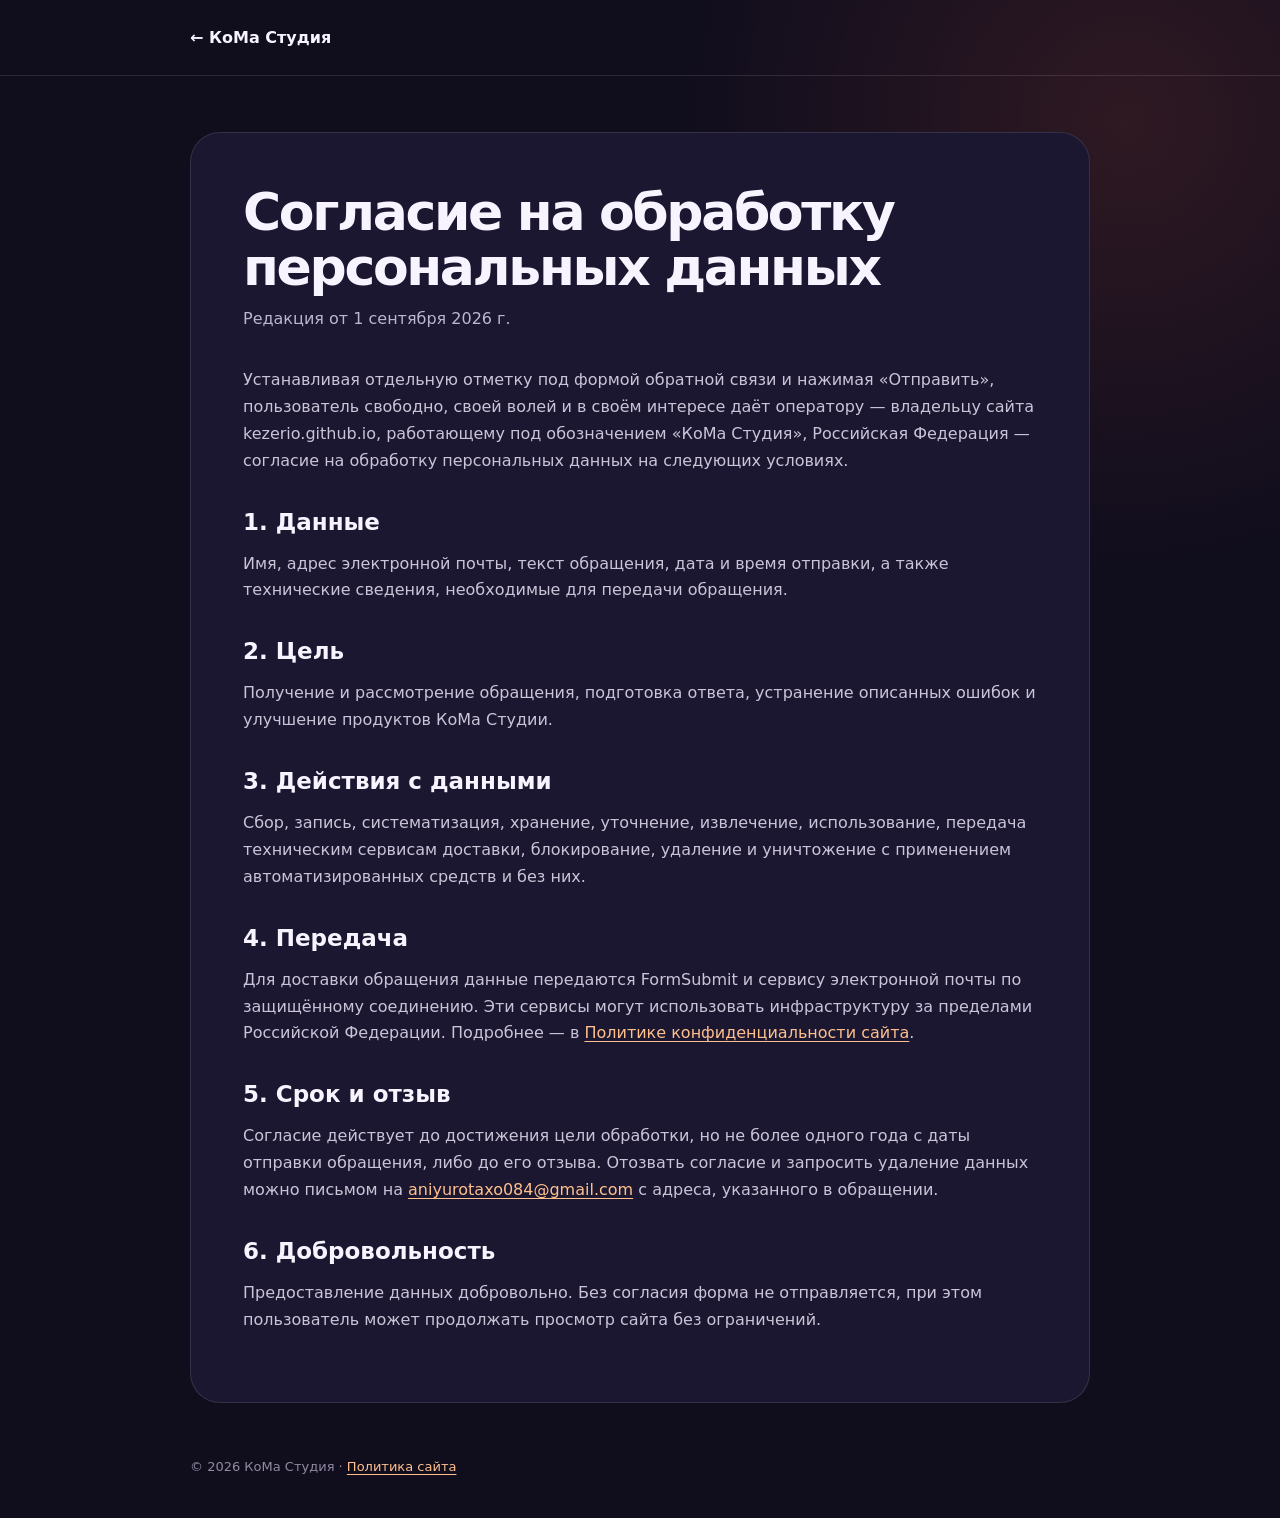
==== personal-data-consent/index.html @ 6bee9e5d "Добавить политику сайта и согласие на данные" ====
<!doctype html>
<html lang="ru">
<head>
  <meta charset="utf-8">
  <meta name="viewport" content="width=device-width, initial-scale=1">
  <meta name="theme-color" content="#17132a">
  <meta name="referrer" content="no-referrer">
  <meta name="robots" content="noindex,follow">
  <title>Согласие на обработку персональных данных — КоМа Студия</title>
  <style>
    :root{color-scheme:dark;--ink:#f8f4ff;--muted:#bcb6cf;--page:#100d1d;--surface:#1b1730;--line:rgba(255,255,255,.11);font-family:Inter,ui-sans-serif,system-ui,-apple-system,BlinkMacSystemFont,"Segoe UI",sans-serif}*{box-sizing:border-box}body{margin:0;min-width:320px;color:var(--ink);background:radial-gradient(circle at 88% 8%,rgba(255,105,72,.13),transparent 28rem),var(--page)}a{color:#ffc08e;text-underline-offset:3px}.shell{width:min(900px,calc(100% - 36px));margin:0 auto}.top{padding:28px 0;border-bottom:1px solid var(--line)}.brand{color:var(--ink);font-weight:850;text-decoration:none}.card{margin:56px 0;padding:clamp(24px,5vw,52px);border:1px solid var(--line);border-radius:30px;background:var(--surface)}h1{margin:0 0 12px;font-size:clamp(32px,6vw,52px);letter-spacing:-.045em;line-height:1.05}.updated{margin:0 0 34px;color:var(--muted)}h2{margin:34px 0 12px;font-size:23px}p,li{color:#cbc4d8;line-height:1.68}li+li{margin-top:8px}footer{padding:0 0 44px;color:#918aa2;font-size:13px}@media(max-width:600px){.card{margin:28px 0;border-radius:22px}}
  </style>
</head>
<body>
  <header class="top"><div class="shell"><a class="brand" href="/">← КоМа Студия</a></div></header>
  <main class="shell">
    <article class="card">
      <h1>Согласие на обработку персональных данных</h1>
      <p class="updated">Редакция от 1 сентября 2026 г.</p>
      <p>Устанавливая отдельную отметку под формой обратной связи и нажимая «Отправить», пользователь свободно, своей волей и в своём интересе даёт оператору — владельцу сайта kezerio.github.io, работающему под обозначением «КоМа Студия», Российская Федерация — согласие на обработку персональных данных на следующих условиях.</p>

      <h2>1. Данные</h2>
      <p>Имя, адрес электронной почты, текст обращения, дата и время отправки, а также технические сведения, необходимые для передачи обращения.</p>

      <h2>2. Цель</h2>
      <p>Получение и рассмотрение обращения, подготовка ответа, устранение описанных ошибок и улучшение продуктов КоМа Студии.</p>

      <h2>3. Действия с данными</h2>
      <p>Сбор, запись, систематизация, хранение, уточнение, извлечение, использование, передача техническим сервисам доставки, блокирование, удаление и уничтожение с применением автоматизированных средств и без них.</p>

      <h2>4. Передача</h2>
      <p>Для доставки обращения данные передаются FormSubmit и сервису электронной почты по защищённому соединению. Эти сервисы могут использовать инфраструктуру за пределами Российской Федерации. Подробнее — в <a href="/site-privacy/">Политике конфиденциальности сайта</a>.</p>

      <h2>5. Срок и отзыв</h2>
      <p>Согласие действует до достижения цели обработки, но не более одного года с даты отправки обращения, либо до его отзыва. Отозвать согласие и запросить удаление данных можно письмом на <a href="mailto:aniyurotaxo084@gmail.com">aniyurotaxo084@gmail.com</a> с адреса, указанного в обращении.</p>

      <h2>6. Добровольность</h2>
      <p>Предоставление данных добровольно. Без согласия форма не отправляется, при этом пользователь может продолжать просмотр сайта без ограничений.</p>
    </article>
  </main>
  <footer><div class="shell">© 2026 КоМа Студия · <a href="/site-privacy/">Политика сайта</a></div></footer>
</body>
</html>
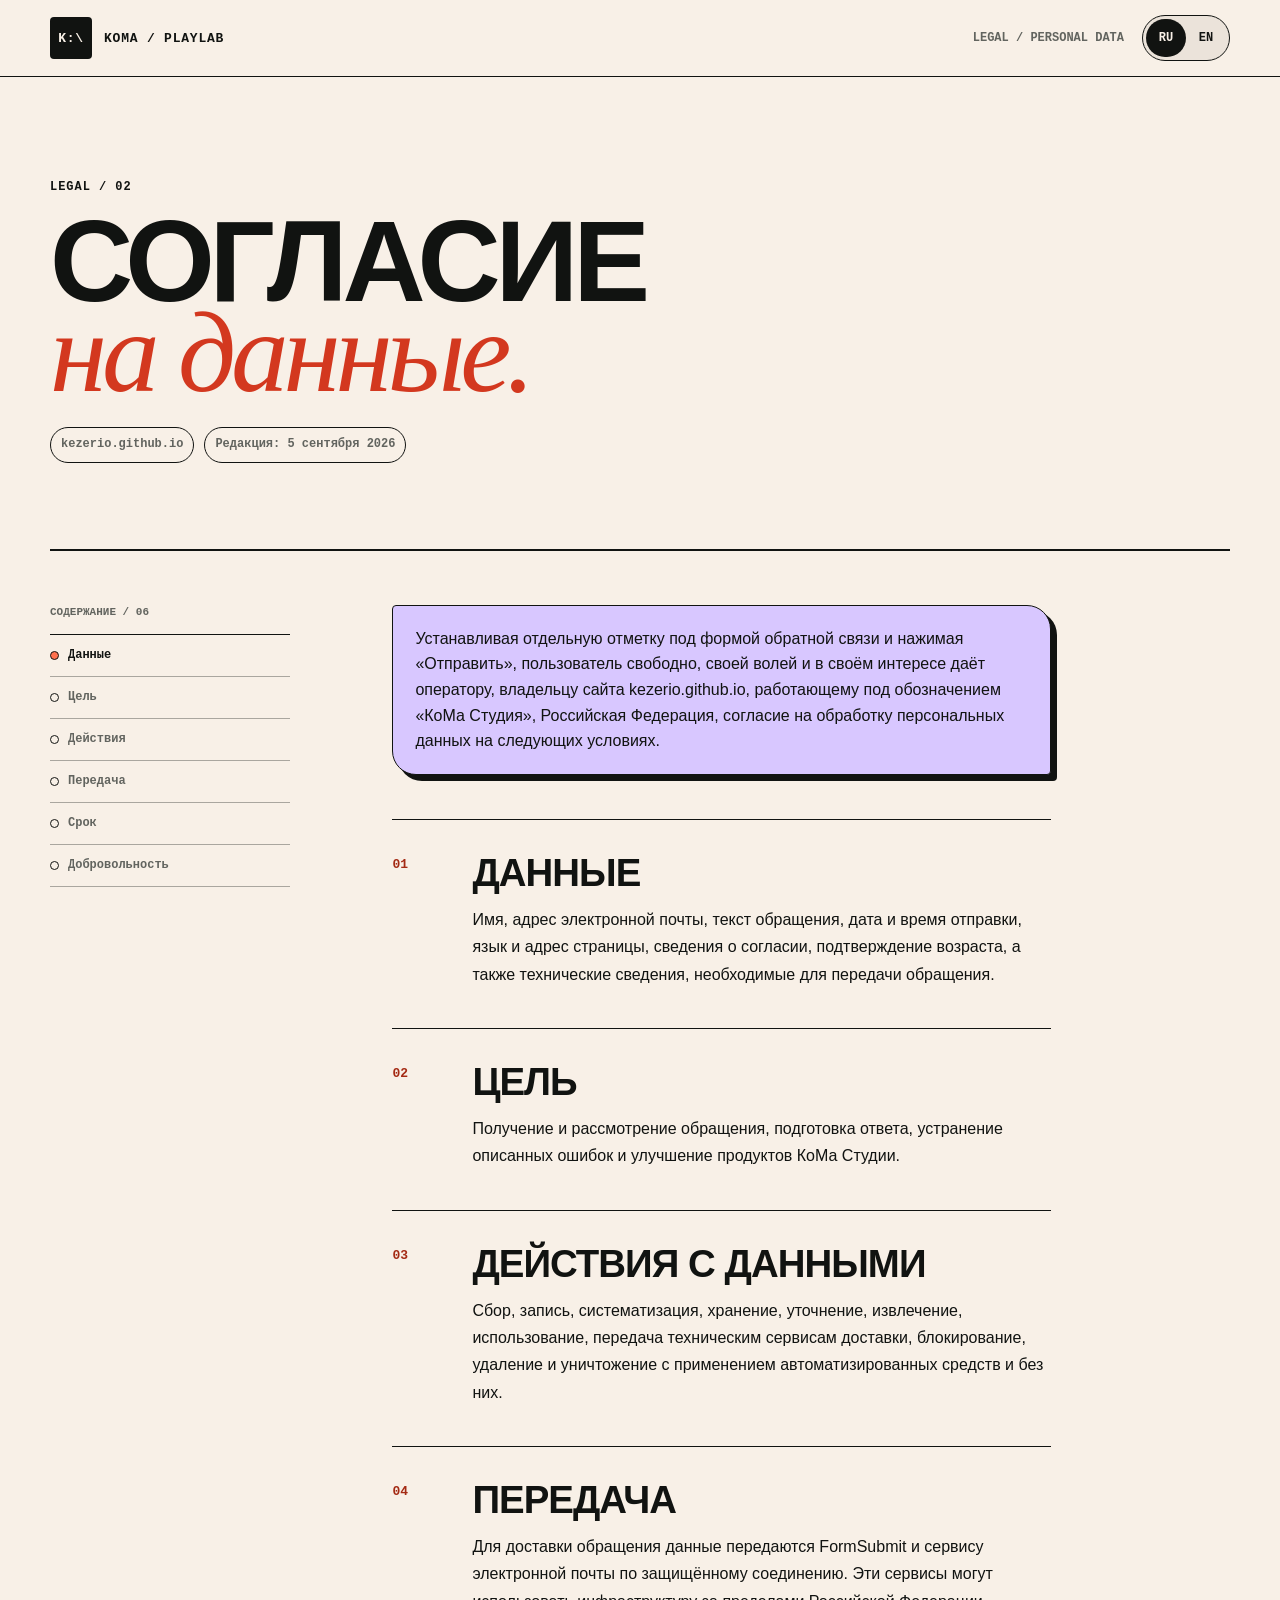
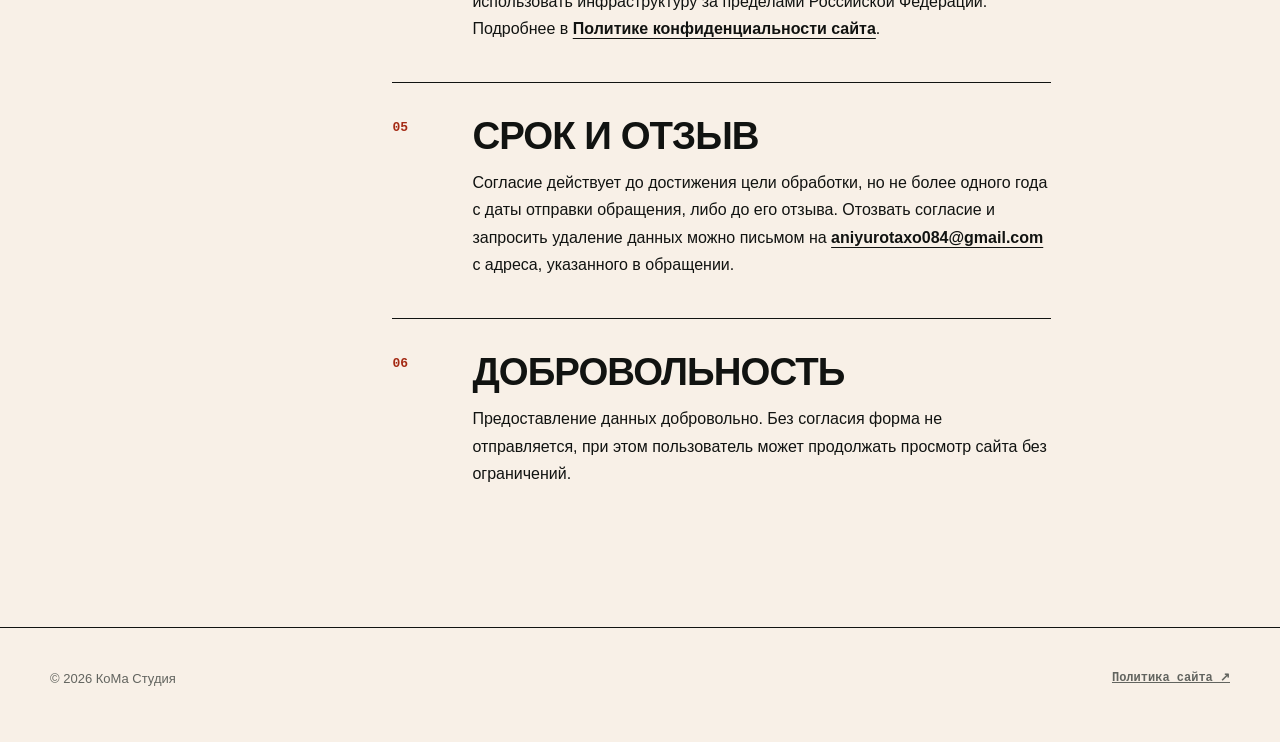
==== commit 7f73c730: "Redesign KoMa game hub with interactive play selector" ====
--- a/personal-data-consent/index.html
+++ b/personal-data-consent/index.html
@@ -3,41 +3,55 @@
 <head>
   <meta charset="utf-8">
   <meta name="viewport" content="width=device-width, initial-scale=1">
-  <meta name="theme-color" content="#17132a">
+  <meta name="theme-color" content="#f8f0e7">
   <meta name="referrer" content="no-referrer">
   <meta name="robots" content="noindex,follow">
-  <title>Согласие на обработку персональных данных — КоМа Студия</title>
-  <style>
-    :root{color-scheme:dark;--ink:#f8f4ff;--muted:#bcb6cf;--page:#100d1d;--surface:#1b1730;--line:rgba(255,255,255,.11);font-family:Inter,ui-sans-serif,system-ui,-apple-system,BlinkMacSystemFont,"Segoe UI",sans-serif}*{box-sizing:border-box}body{margin:0;min-width:320px;color:var(--ink);background:radial-gradient(circle at 88% 8%,rgba(255,105,72,.13),transparent 28rem),var(--page)}a{color:#ffc08e;text-underline-offset:3px}.shell{width:min(900px,calc(100% - 36px));margin:0 auto}.top{padding:28px 0;border-bottom:1px solid var(--line)}.brand{color:var(--ink);font-weight:850;text-decoration:none}.card{margin:56px 0;padding:clamp(24px,5vw,52px);border:1px solid var(--line);border-radius:30px;background:var(--surface)}h1{margin:0 0 12px;font-size:clamp(32px,6vw,52px);letter-spacing:-.045em;line-height:1.05}.updated{margin:0 0 34px;color:var(--muted)}h2{margin:34px 0 12px;font-size:23px}p,li{color:#cbc4d8;line-height:1.68}li+li{margin-top:8px}footer{padding:0 0 44px;color:#918aa2;font-size:13px}@media(max-width:600px){.card{margin:28px 0;border-radius:22px}}
-  </style>
+  <title>Согласие на обработку персональных данных | КоМа Студия</title>
+  <link rel="stylesheet" href="../assets/legal.css?v=20260905-play-pulse">
+  <script src="../assets/legal.js?v=20260905-play-pulse" defer></script>
 </head>
 <body>
-  <header class="top"><div class="shell"><a class="brand" href="/">← КоМа Студия</a></div></header>
-  <main class="shell">
-    <article class="card">
-      <h1>Согласие на обработку персональных данных</h1>
-      <p class="updated">Редакция от 1 сентября 2026 г.</p>
-      <p>Устанавливая отдельную отметку под формой обратной связи и нажимая «Отправить», пользователь свободно, своей волей и в своём интересе даёт оператору — владельцу сайта kezerio.github.io, работающему под обозначением «КоМа Студия», Российская Федерация — согласие на обработку персональных данных на следующих условиях.</p>
+  <div class="reading-progress" data-reading-progress aria-hidden="true"></div>
+  <a class="skip-link" href="#legal-content">К содержанию</a>
+  <header class="legal-header">
+    <div class="shell legal-nav">
+      <a class="legal-brand" href="../"><span aria-hidden="true">K:\</span>KOMA / PLAYLAB</a>
+      <div class="legal-actions"><span class="legal-type">LEGAL / PERSONAL DATA</span><nav class="legal-language" aria-label="Выбор языка"><a class="is-active" href="./" aria-current="page">RU</a><a href="en.html">EN</a></nav></div>
+    </div>
+  </header>
 
-      <h2>1. Данные</h2>
-      <p>Имя, адрес электронной почты, текст обращения, дата и время отправки, а также технические сведения, необходимые для передачи обращения.</p>
+  <main id="legal-content">
+    <section class="shell legal-hero">
+      <p class="legal-code">LEGAL / 02</p>
+      <h1>Согласие<br><i>на данные.</i></h1>
+      <p class="legal-date"><span>kezerio.github.io</span><span>Редакция: 5 сентября 2026</span></p>
+    </section>
 
-      <h2>2. Цель</h2>
-      <p>Получение и рассмотрение обращения, подготовка ответа, устранение описанных ошибок и улучшение продуктов КоМа Студии.</p>
+    <div class="shell legal-layout">
+      <aside class="legal-index" aria-label="Содержание">
+        <p>Содержание / 06</p>
+        <nav data-legal-index><a href="#section-1">Данные</a><a href="#section-2">Цель</a><a href="#section-3">Действия</a><a href="#section-4">Передача</a><a href="#section-5">Срок</a><a href="#section-6">Добровольность</a></nav>
+      </aside>
 
-      <h2>3. Действия с данными</h2>
-      <p>Сбор, запись, систематизация, хранение, уточнение, извлечение, использование, передача техническим сервисам доставки, блокирование, удаление и уничтожение с применением автоматизированных средств и без них.</p>
+      <article class="legal-content">
+        <p class="legal-notice">Устанавливая отдельную отметку под формой обратной связи и нажимая «Отправить», пользователь свободно, своей волей и в своём интересе даёт оператору, владельцу сайта kezerio.github.io, работающему под обозначением «КоМа Студия», Российская Федерация, согласие на обработку персональных данных на следующих условиях.</p>
 
-      <h2>4. Передача</h2>
-      <p>Для доставки обращения данные передаются FormSubmit и сервису электронной почты по защищённому соединению. Эти сервисы могут использовать инфраструктуру за пределами Российской Федерации. Подробнее — в <a href="/site-privacy/">Политике конфиденциальности сайта</a>.</p>
+        <section class="legal-section" id="section-1"><span class="legal-number">01</span><div><h2>Данные</h2><p>Имя, адрес электронной почты, текст обращения, дата и время отправки, язык и адрес страницы, сведения о согласии, подтверждение возраста, а также технические сведения, необходимые для передачи обращения.</p></div></section>
 
-      <h2>5. Срок и отзыв</h2>
-      <p>Согласие действует до достижения цели обработки, но не более одного года с даты отправки обращения, либо до его отзыва. Отозвать согласие и запросить удаление данных можно письмом на <a href="mailto:aniyurotaxo084@gmail.com">aniyurotaxo084@gmail.com</a> с адреса, указанного в обращении.</p>
+        <section class="legal-section" id="section-2"><span class="legal-number">02</span><div><h2>Цель</h2><p>Получение и рассмотрение обращения, подготовка ответа, устранение описанных ошибок и улучшение продуктов КоМа Студии.</p></div></section>
 
-      <h2>6. Добровольность</h2>
-      <p>Предоставление данных добровольно. Без согласия форма не отправляется, при этом пользователь может продолжать просмотр сайта без ограничений.</p>
-    </article>
+        <section class="legal-section" id="section-3"><span class="legal-number">03</span><div><h2>Действия с данными</h2><p>Сбор, запись, систематизация, хранение, уточнение, извлечение, использование, передача техническим сервисам доставки, блокирование, удаление и уничтожение с применением автоматизированных средств и без них.</p></div></section>
+
+        <section class="legal-section" id="section-4"><span class="legal-number">04</span><div><h2>Передача</h2><p>Для доставки обращения данные передаются FormSubmit и сервису электронной почты по защищённому соединению. Эти сервисы могут использовать инфраструктуру за пределами Российской Федерации. Подробнее в <a href="../site-privacy/">Политике конфиденциальности сайта</a>.</p></div></section>
+
+        <section class="legal-section" id="section-5"><span class="legal-number">05</span><div><h2>Срок и отзыв</h2><p>Согласие действует до достижения цели обработки, но не более одного года с даты отправки обращения, либо до его отзыва. Отозвать согласие и запросить удаление данных можно письмом на <a href="mailto:aniyurotaxo084@gmail.com">aniyurotaxo084@gmail.com</a> с адреса, указанного в обращении.</p></div></section>
+
+        <section class="legal-section" id="section-6"><span class="legal-number">06</span><div><h2>Добровольность</h2><p>Предоставление данных добровольно. Без согласия форма не отправляется, при этом пользователь может продолжать просмотр сайта без ограничений.</p></div></section>
+      </article>
+    </div>
   </main>
-  <footer><div class="shell">© 2026 КоМа Студия · <a href="/site-privacy/">Политика сайта</a></div></footer>
+
+  <footer class="legal-footer"><div class="shell"><span>© 2026 КоМа Студия</span><a href="../site-privacy/">Политика сайта ↗</a></div></footer>
+  <button class="back-to-top" type="button" data-back-to-top aria-label="Наверх"><span aria-hidden="true">↑</span></button>
 </body>
 </html>
--- a/assets/legal.css
+++ b/assets/legal.css
@@ -0,0 +1,110 @@
+:root {
+  color-scheme: light;
+  --paper: #f8f0e7;
+  --paper-soft: #fffaf5;
+  --ink: #111311;
+  --ink-soft: #62645f;
+  --lime: #ccff52;
+  --coral: #ff704d;
+  --lilac: #d8c7ff;
+  --line: #111311;
+  --display: "Arial Narrow", Impact, Haettenschweiler, sans-serif;
+  --sans: Inter, "Segoe UI", Arial, sans-serif;
+  --mono: "Cascadia Code", "SFMono-Regular", Consolas, monospace;
+}
+
+* { box-sizing: border-box; }
+html { scroll-behavior: smooth; }
+body { margin: 0; min-width: 320px; overflow-x: hidden; color: var(--ink); background: var(--paper); font-family: var(--sans); }
+a { color: inherit; }
+p, li, h1, h2 { overflow-wrap: anywhere; }
+section[id] { scroll-margin-top: 100px; }
+:focus-visible { outline: 3px solid var(--ink); outline-offset: 4px; box-shadow: 0 0 0 6px var(--coral); }
+.shell { width: min(1180px, calc(100% - 44px)); margin-inline: auto; }
+.skip-link { position: fixed; z-index: 1000; top: 9px; left: 9px; padding: 11px 14px; color: var(--paper); background: var(--ink); transform: translateY(-160%); }
+.skip-link:focus { transform: translateY(0); }
+.reading-progress { position: fixed; z-index: 130; inset: 0 0 auto; height: 4px; background: var(--coral); transform: scaleX(0); transform-origin: left; }
+
+.legal-header { position: sticky; z-index: 120; top: 0; background: rgba(248, 240, 231, .93); background: color-mix(in srgb, var(--paper) 93%, transparent); border-bottom: 1px solid var(--line); backdrop-filter: blur(14px); }
+.legal-nav { display: flex; min-height: 76px; align-items: center; justify-content: space-between; gap: 24px; }
+.legal-brand { display: inline-flex; min-height: 44px; align-items: center; gap: 12px; font: 800 13px/1 var(--mono); letter-spacing: .06em; text-decoration: none; }
+.legal-brand span { display: grid; width: 42px; height: 42px; place-items: center; color: var(--paper); background: var(--ink); border-radius: 4px; }
+.legal-brand:hover span { color: var(--ink); background: var(--lime); border-radius: 50%; box-shadow: 4px 4px 0 var(--ink); }
+.legal-type { color: var(--ink-soft); font: 700 12px/1 var(--mono); text-transform: uppercase; }
+.legal-actions { display: flex; align-items: center; gap: 18px; }
+.legal-language { display: inline-flex; padding: 3px; background: #ebe3da; border: 1px solid var(--ink); border-radius: 999px; }
+.legal-language a { display: grid; min-width: 40px; min-height: 38px; padding: 7px 9px; place-items: center; border-radius: 999px; font: 800 12px/1 var(--mono); text-decoration: none; }
+.legal-language a.is-active { color: var(--paper); background: var(--ink); }
+
+.legal-hero { padding-block: clamp(56px, 8vw, 110px) clamp(46px, 7vw, 86px); border-bottom: 2px solid var(--ink); }
+.legal-code { margin: 0 0 20px; font: 700 12px/1.45 var(--mono); letter-spacing: .08em; text-transform: uppercase; }
+.legal-hero h1 { max-width: 980px; margin: 0; font: 800 clamp(54px, 9vw, 126px)/.78 var(--display); letter-spacing: -.045em; text-transform: uppercase; hyphens: auto; }
+.legal-hero h1 i { color: #d3381f; font-family: Georgia, serif; font-weight: 400; text-transform: none; }
+.legal-date { display: flex; margin: 30px 0 0; flex-wrap: wrap; gap: 10px; color: var(--ink-soft); font: 700 12px/1.45 var(--mono); }
+.legal-date span { padding: 8px 10px; border: 1px solid var(--ink); border-radius: 999px; }
+
+.legal-layout { display: grid; padding-block: 54px 100px; grid-template-columns: 240px minmax(0, 1fr); align-items: start; gap: clamp(46px, 8vw, 110px); }
+.legal-index { position: sticky; top: 112px; }
+.legal-index p { margin: 0 0 14px; color: var(--ink-soft); font: 700 11px/1.4 var(--mono); text-transform: uppercase; }
+.legal-index nav { display: grid; border-top: 1px solid var(--ink); }
+.legal-index a { display: flex; min-height: 42px; padding: 10px 0; align-items: center; gap: 9px; color: var(--ink-soft); border-bottom: 1px solid #aaa69f; font: 700 12px/1.3 var(--mono); text-decoration: none; }
+.legal-index a::before { width: 7px; height: 7px; flex: 0 0 auto; background: transparent; border: 1px solid var(--ink); border-radius: 50%; content: ""; }
+.legal-index a:hover, .legal-index a.is-active { color: var(--ink); }
+.legal-index a.is-active::before { background: var(--coral); }
+
+.legal-content { max-width: 74ch; }
+.legal-notice { margin: 0 0 44px; padding: 20px 22px; background: var(--lilac); border: 1px solid var(--ink); border-radius: 4px 24px 4px 24px; box-shadow: 6px 6px 0 var(--ink); font-size: 16px; line-height: 1.6; }
+.legal-section { display: grid; padding: 34px 0 40px; grid-template-columns: 58px minmax(0, 1fr); gap: 22px; border-top: 1px solid var(--ink); }
+.legal-number { padding-top: 4px; color: #a42a14; font: 800 13px/1 var(--mono); }
+.legal-section h2 { margin: 0 0 14px; font: 800 clamp(28px, 3vw, 40px)/1 var(--display); letter-spacing: -.025em; text-transform: uppercase; }
+.legal-section p, .legal-section li { margin-top: 0; font-size: 16px; line-height: 1.7; }
+.legal-section p:last-child, .legal-section ul:last-child { margin-bottom: 0; }
+.legal-section li + li { margin-top: 9px; }
+.legal-section a, .legal-notice a { font-weight: 700; text-decoration-thickness: 1px; text-underline-offset: 4px; }
+
+.legal-footer { padding-block: 28px 42px; color: var(--ink-soft); border-top: 1px solid var(--ink); font-size: 13px; }
+.legal-footer .shell { display: flex; align-items: center; justify-content: space-between; gap: 24px; }
+.legal-footer a { min-height: 44px; display: inline-flex; align-items: center; font: 700 12px/1.4 var(--mono); }
+.back-to-top { position: fixed; z-index: 90; right: 18px; bottom: 18px; display: grid; width: 48px; height: 48px; place-items: center; color: var(--paper); background: var(--ink); border: 1px solid var(--paper); border-radius: 50%; cursor: pointer; opacity: 0; pointer-events: none; visibility: hidden; transform: translateY(10px); transition: opacity .2s ease, transform .2s ease, visibility .2s; }
+.back-to-top.is-visible { opacity: .78; pointer-events: auto; visibility: visible; transform: none; }
+.back-to-top:hover { color: var(--ink); background: var(--lime); opacity: 1; }
+
+@media (max-width: 820px) {
+  .legal-layout { grid-template-columns: 1fr; gap: 32px; }
+  .legal-index { position: static; }
+  .legal-index nav { grid-template-columns: repeat(2, minmax(0, 1fr)); }
+  .legal-index a:nth-child(odd) { padding-right: 12px; }
+  .legal-index a:nth-child(even) { padding-left: 12px; border-left: 1px solid #aaa69f; }
+}
+
+@media (max-width: 520px) {
+  .shell { width: min(100% - 24px, 1180px); }
+  .legal-nav { min-height: 68px; }
+  .legal-type { display: none; }
+  .legal-actions { gap: 8px; }
+  .legal-hero { padding-block: 48px; }
+  .legal-hero h1 { font-size: clamp(42px, 14.5vw, 68px); line-height: .84; }
+  .legal-layout { padding-block: 34px 76px; }
+  .legal-index nav { grid-template-columns: 1fr; }
+  .legal-index a:nth-child(n) { padding-inline: 0; border-left: 0; }
+  .legal-section { grid-template-columns: 1fr; gap: 12px; padding-block: 28px 34px; }
+  .legal-number { padding: 0; }
+  .legal-section h2 { font-size: 29px; }
+  .legal-footer .shell { align-items: flex-start; flex-direction: column; }
+  .back-to-top { right: 11px; bottom: 11px; }
+}
+
+@media print {
+  .legal-header, .legal-index, .reading-progress, .back-to-top { display: none !important; }
+  body { background: #fff; }
+  .legal-layout { display: block; padding: 0; }
+  .legal-hero { padding-block: 24px; }
+  .legal-hero h1 { font-size: 46px; }
+  .legal-content { max-width: none; }
+  .legal-section { break-inside: avoid; }
+}
+
+@media (prefers-reduced-motion: reduce) {
+  html { scroll-behavior: auto; }
+  *, *::before, *::after { transition: none !important; }
+}
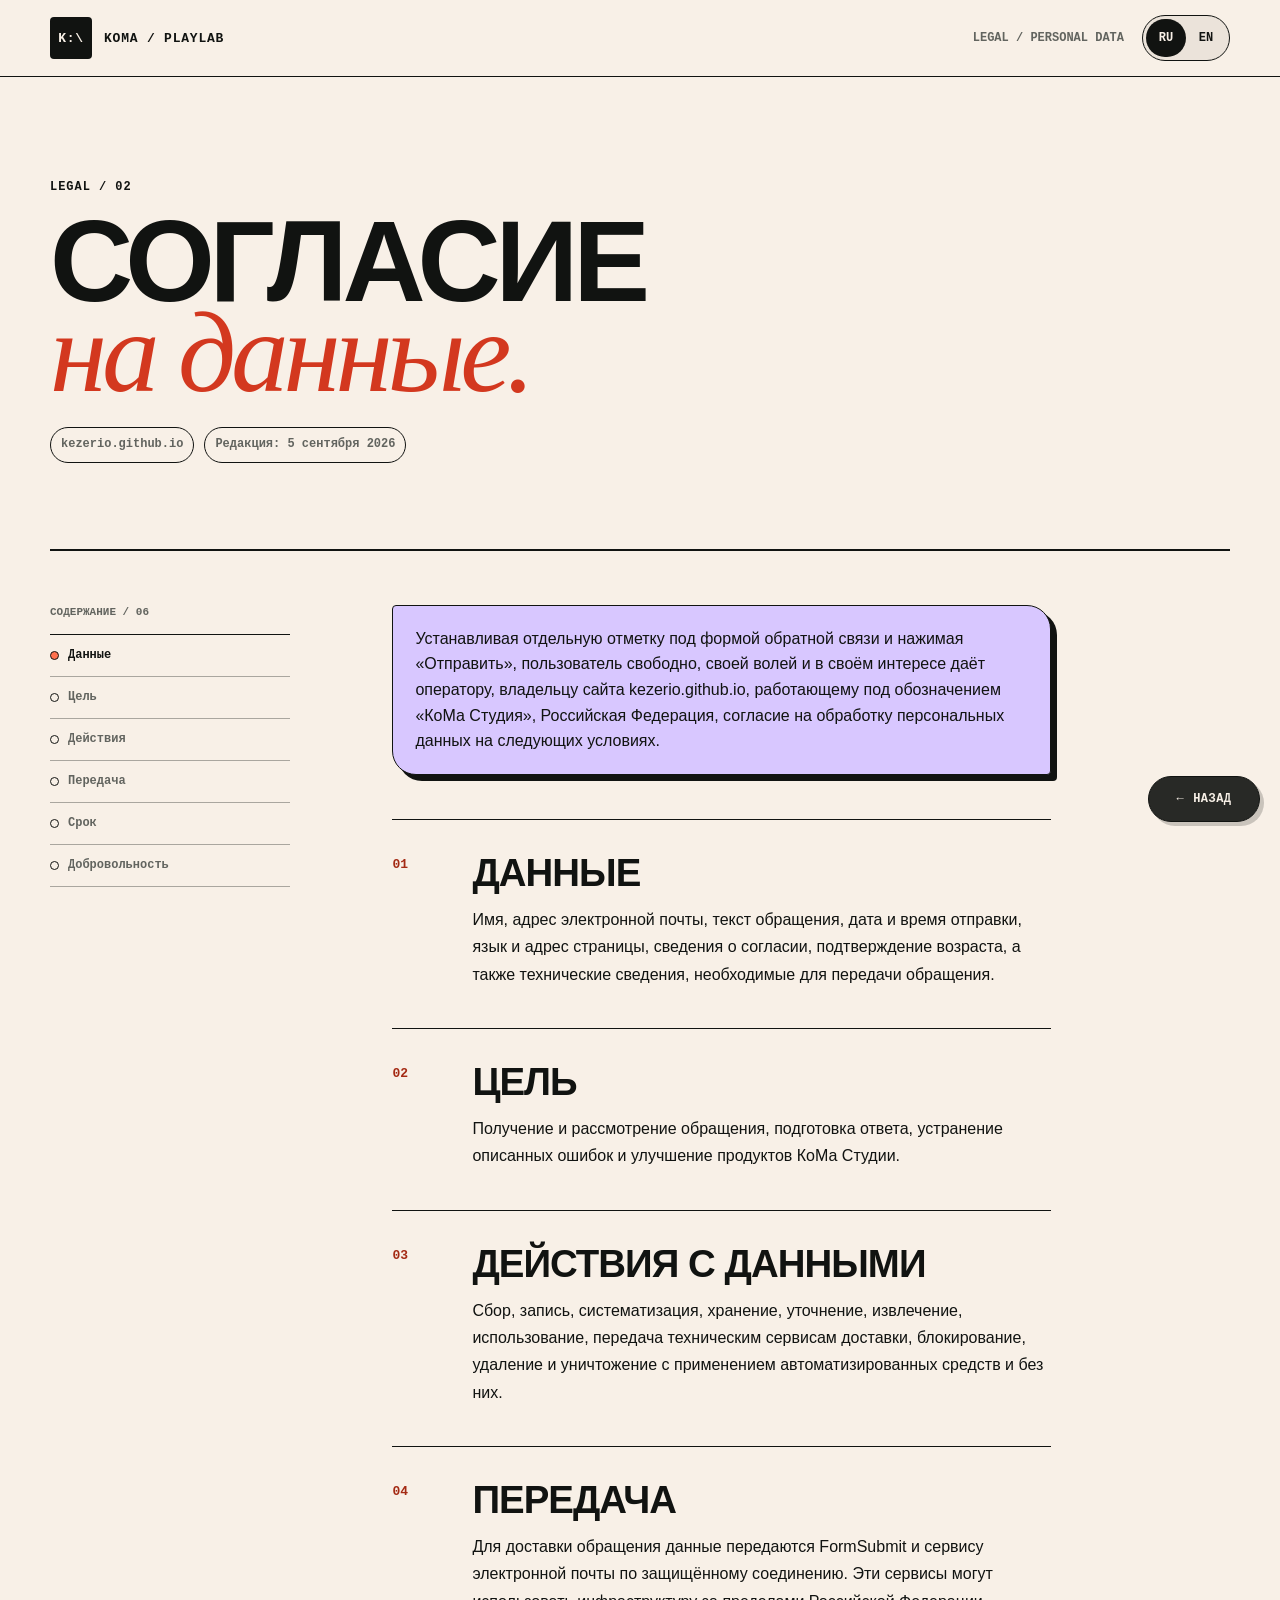
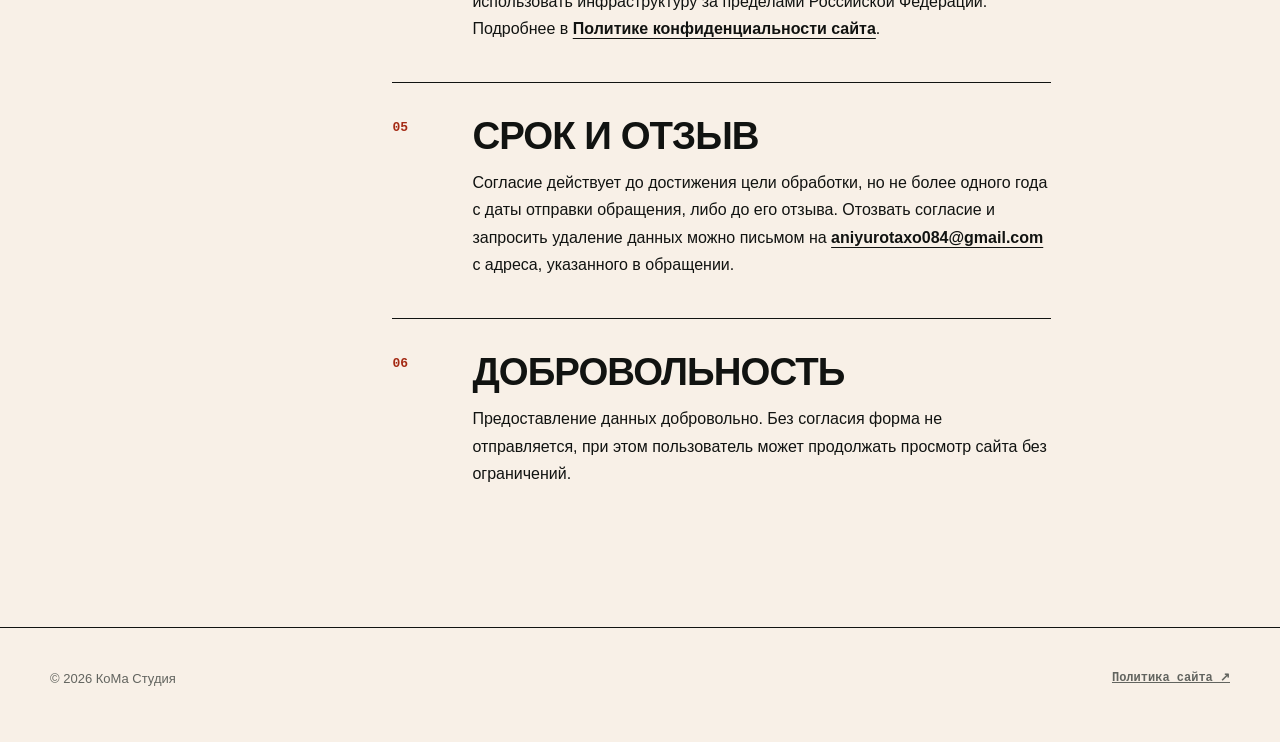
==== commit c38faa80: "Fix mobile heading wrap and add back navigation" ====
--- a/personal-data-consent/index.html
+++ b/personal-data-consent/index.html
@@ -9,6 +9,7 @@
   <title>Согласие на обработку персональных данных | КоМа Студия</title>
   <link rel="stylesheet" href="../assets/legal.css?v=20260905-play-pulse">
   <script src="../assets/legal.js?v=20260905-play-pulse" defer></script>
+  <script src="../assets/back-button.js?v=20260905-history" defer></script>
 </head>
 <body>
   <div class="reading-progress" data-reading-progress aria-hidden="true"></div>
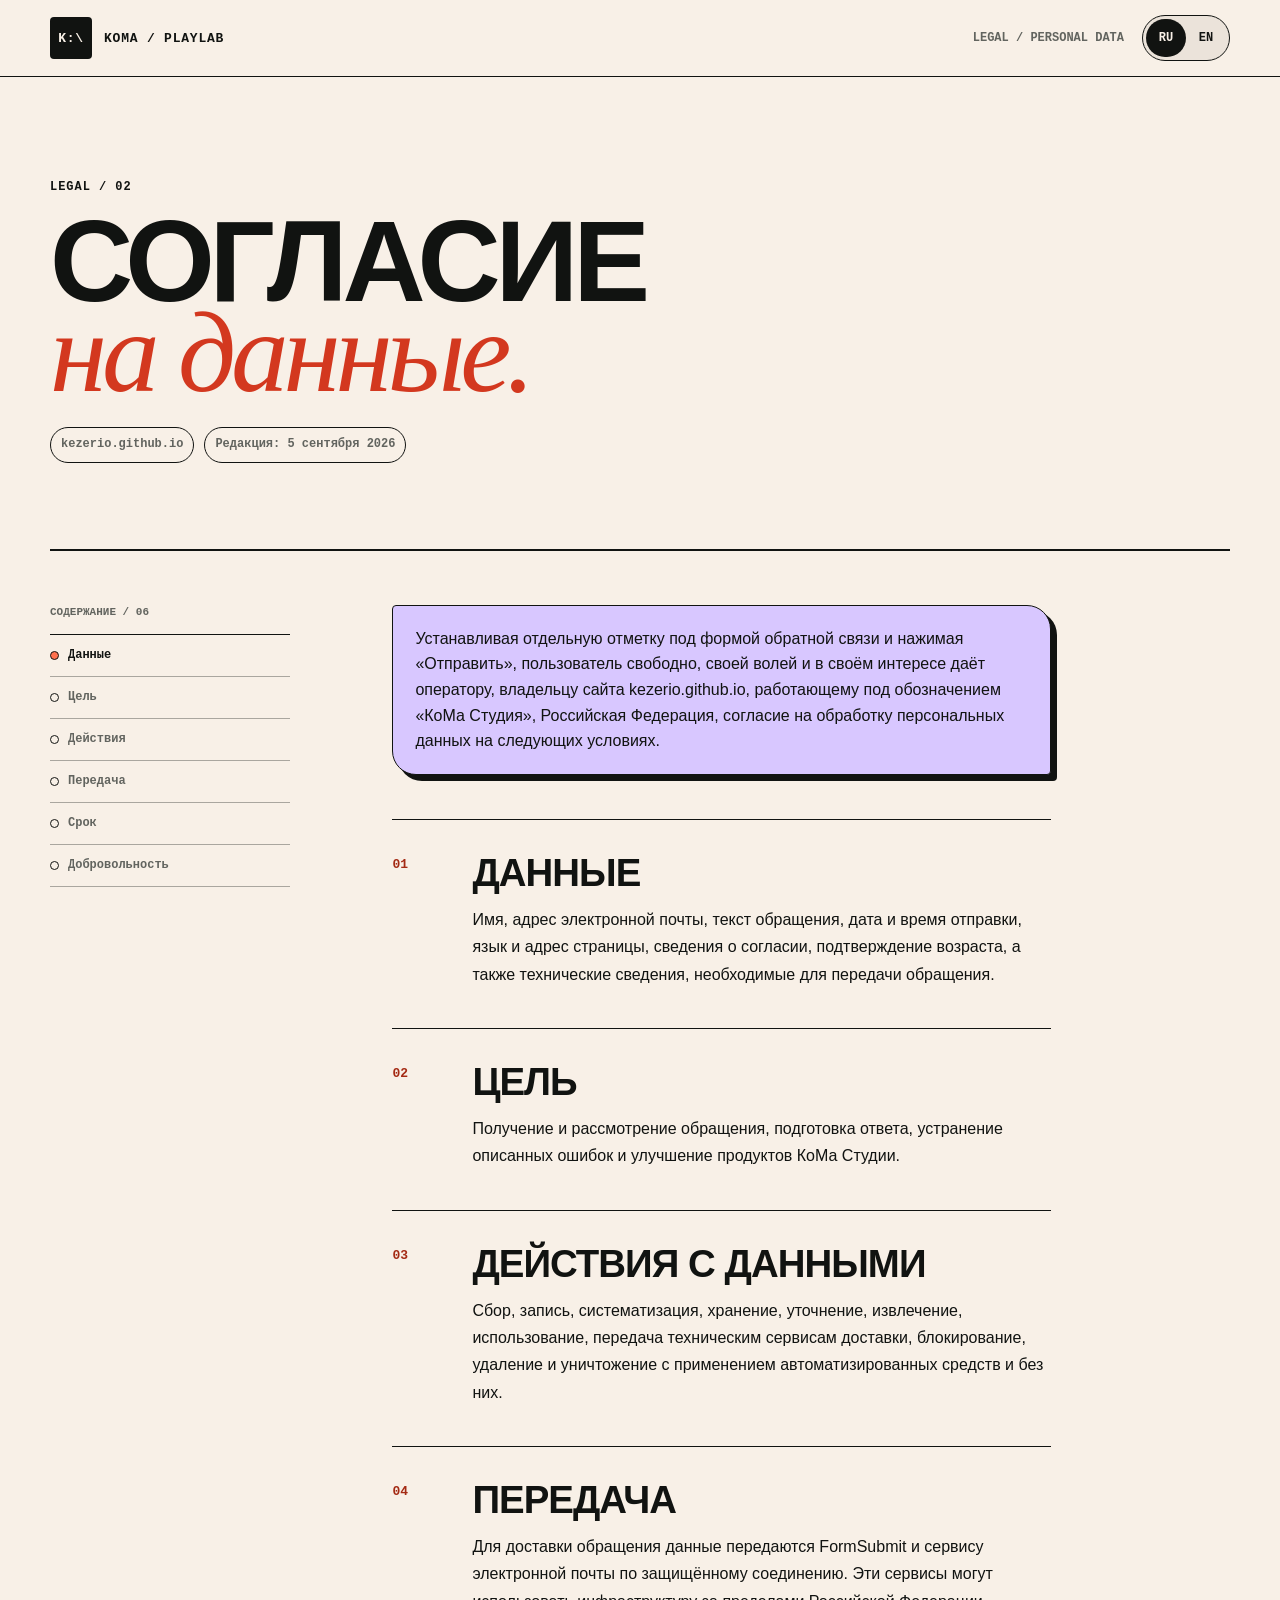
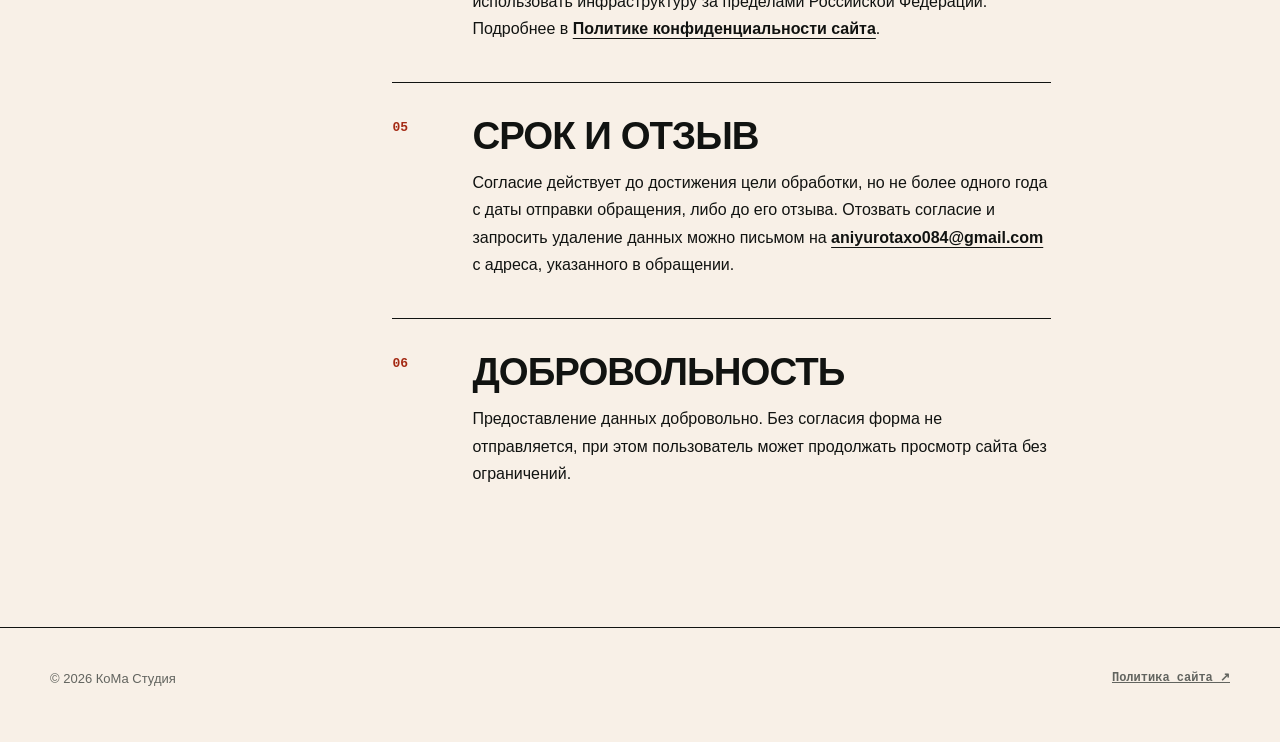
==== commit 59e6b19b: "Refresh site script cache version" ====
--- a/personal-data-consent/index.html
+++ b/personal-data-consent/index.html
@@ -9,7 +9,7 @@
   <title>Согласие на обработку персональных данных | КоМа Студия</title>
   <link rel="stylesheet" href="../assets/legal.css?v=20260905-play-pulse">
   <script src="../assets/legal.js?v=20260905-play-pulse" defer></script>
-  <script src="../assets/back-button.js?v=20260905-history" defer></script>
+  <script src="../assets/back-button.js?v=20260905-marquee-history" defer></script>
 </head>
 <body>
   <div class="reading-progress" data-reading-progress aria-hidden="true"></div>
